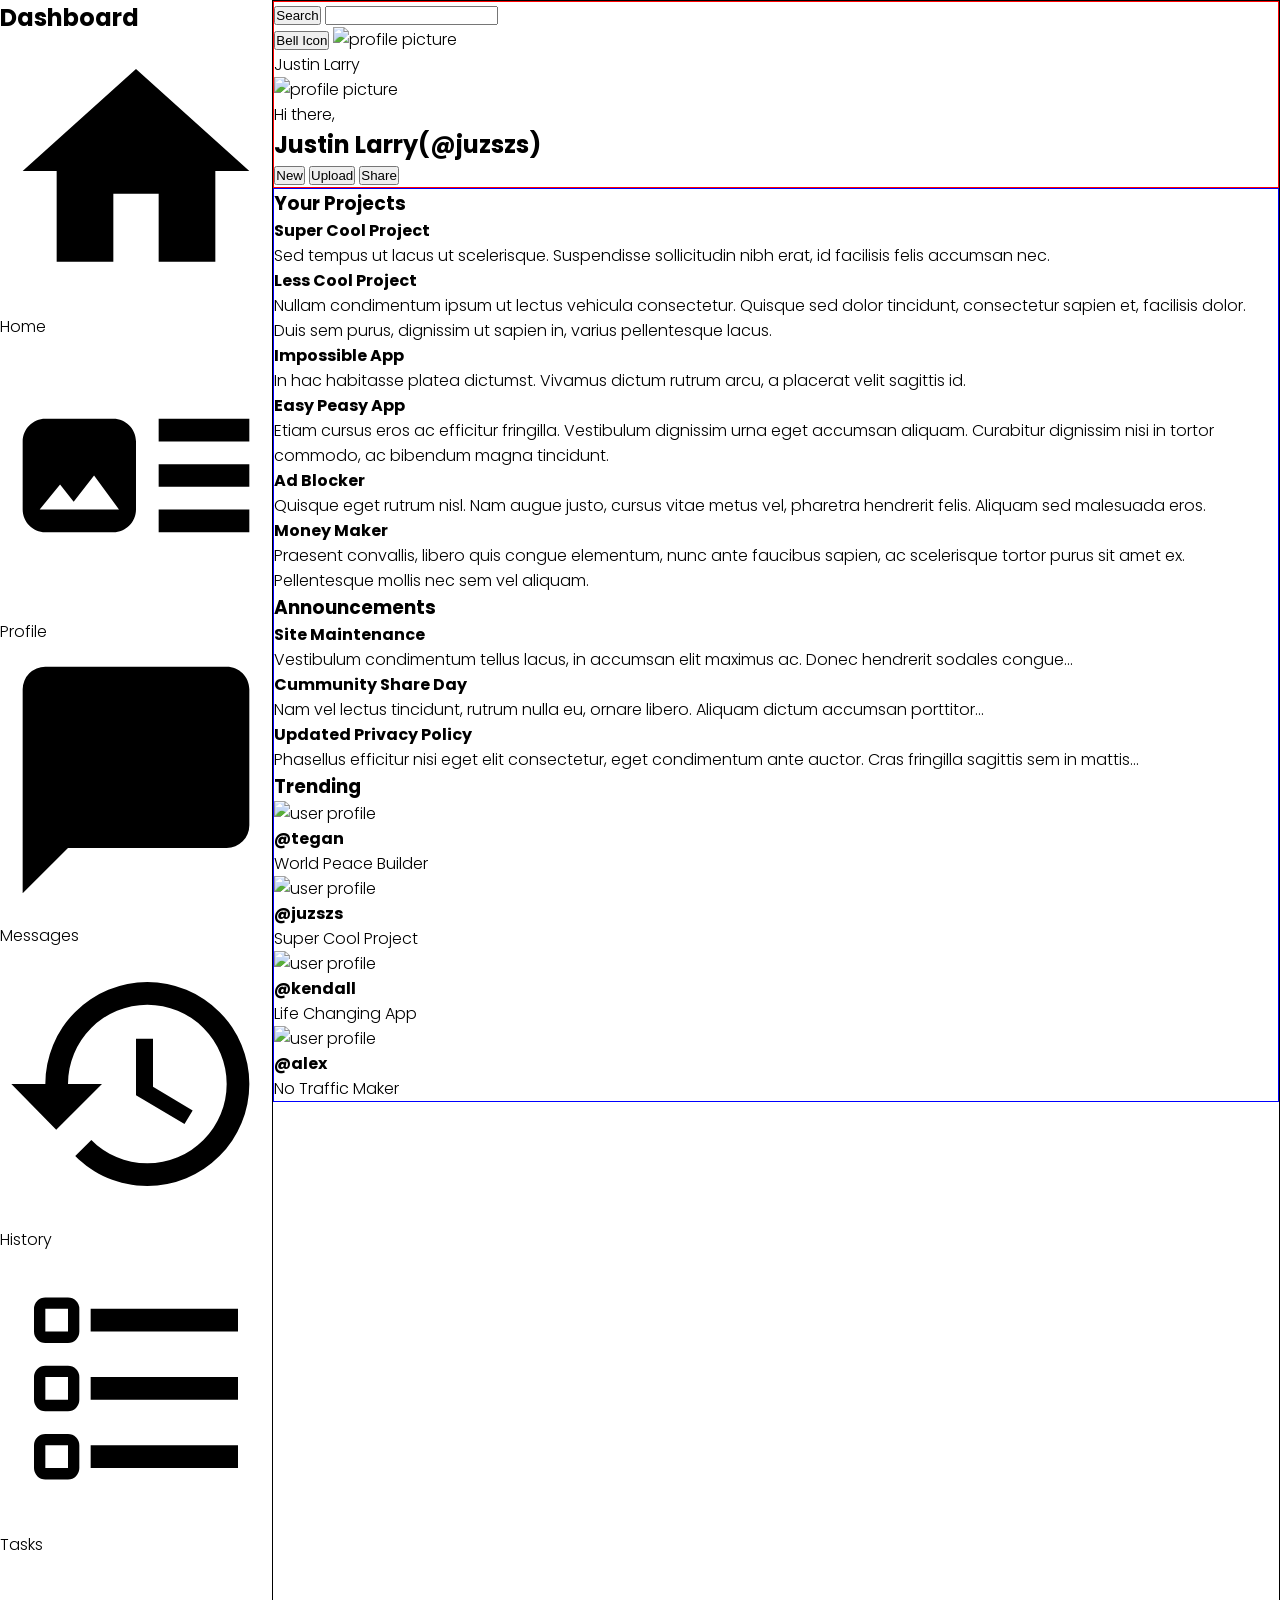
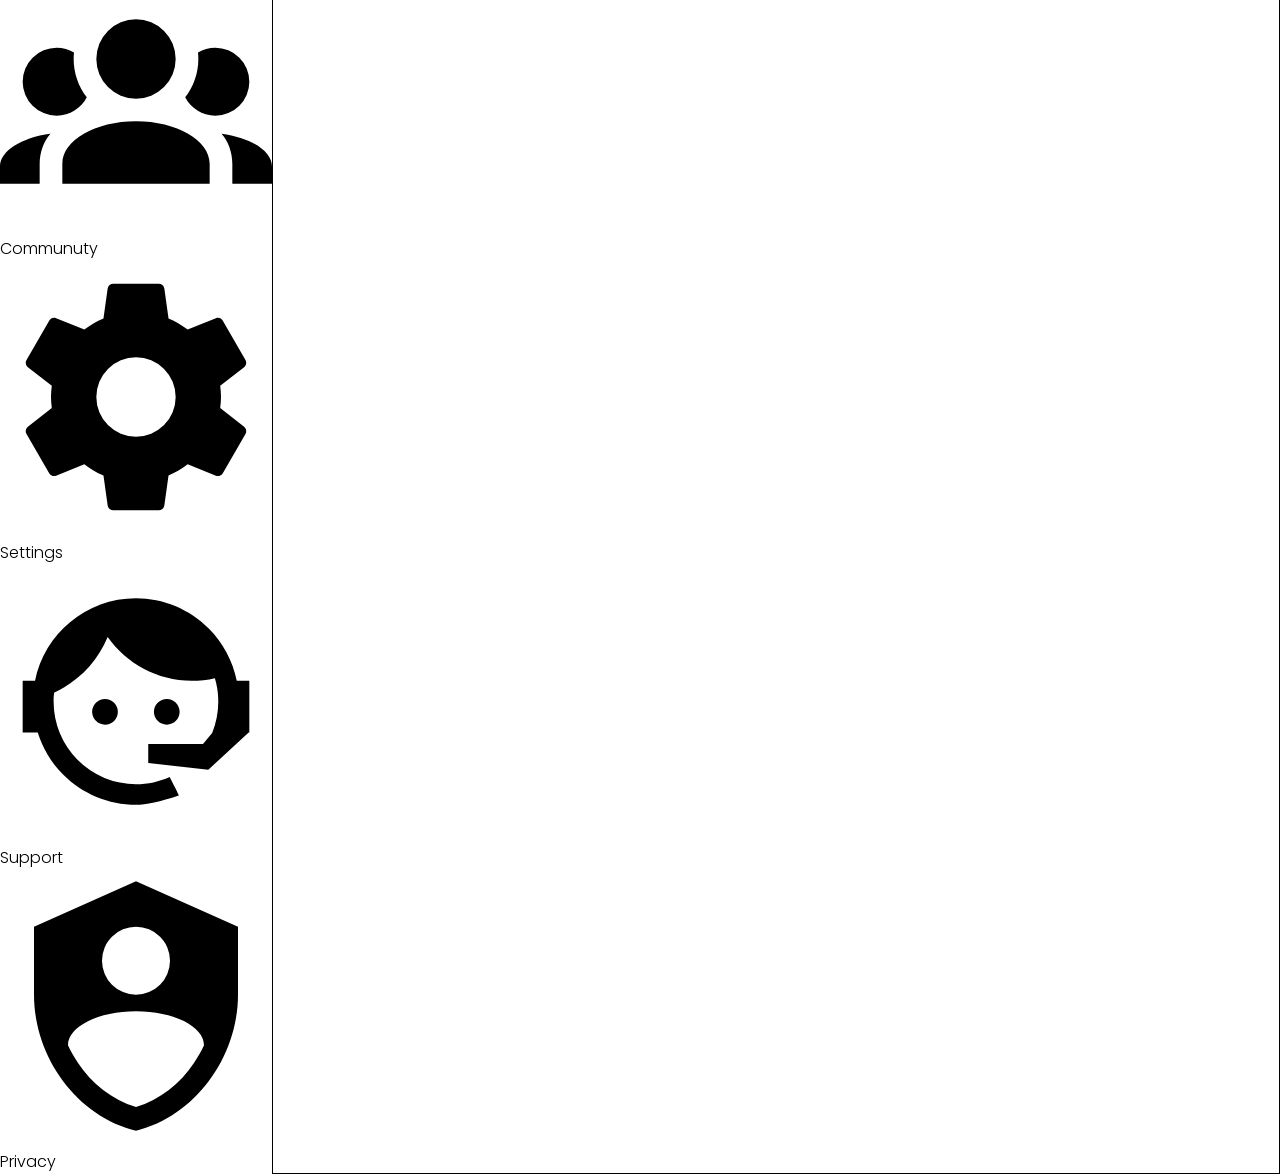
==== index.html @ e0dde901 "added Icons to dashboard and will style it now" ====
<!DOCTYPE html>
<html lang="en">
<head>
    <meta charset="UTF-8">
    <meta name="viewport" content="width=device-width, initial-scale=1.0">
    <title>Admin Dashboard</title>
    <link rel="stylesheet" href="styles.css">
</head>
<body>
    <div class="container">
        <div class="sidebar">
            <div class="logo">
                <h2>Dashboard</h2>
            </div>
            <div class="navOne">
                <div class="navs">
                    <img src="Icons/home.svg" alt="home icon" class="dashIcon">
                    <p>Home</p>
                </div>
                <div class="navs">
                    <img src="Icons/profile.svg" alt="" class="dashIcon">
                    <p>Profile</p>
                </div>
                <div class="navs">
                    <img src="Icons/message.svg" alt="" class="dashIcon">
                    <p>Messages</p>
                </div>
                <div class="navs">
                    <img src="Icons/history.svg" alt="" class="dashIcon">
                    <p>History</p>
                </div>
                <div class="navs">
                    <img src="Icons/task-list-checkbox.svg" alt="" class="dashIcon">
                    <p>Tasks</p>
                </div>
                <div class="navs">
                    <img src="Icons/communitie.svg" alt="" class="dashIcon">
                    <p>Communuty</p>
                </div>
            </div>
            <div class="navTwo">
                <div class="navs">
                    <img src="Icons/settings.svg" alt="" class="dashIcon">
                    <p>Settings</p>
                </div>
                <div class="navs">
                    <img src="Icons/support.svg" alt="" class="dashIcon">
                    <p>Support</p>
                </div>
                <div class="navs">
                    <img src="Icons/privacy.svg" alt="" class="dashIcon">
                    <p>Privacy</p>
                </div>
            </div>
        </div>
        <div class="headerMainCon">
            <div class="header">
                <div class="headerHalfOne">
                    <div class="halfOne1">
                        <button>Search</button>
                        <input type="text">
                    </div>
                    <div class="halfOne2">
                        <button>Bell Icon</button>
                        <img src="#" alt="profile picture" class="profileSmall">
                        <div class="name">
                            <p>Justin Larry</p>
                        </div>
                    </div>
                </div>
                <div class="headerHalfTwo">
                    <div class="halfTwo1">
                        <img src="#" alt="profile picture" class="profileMed">
                        <div class="greetingsAndName">
                            <p>Hi there,</p>
                            <h2>Justin Larry(@juzszs)</h2>
                        </div>
                    </div>
                    <div class="halfTwo2">
                        <button>New</button>
                        <button>Upload</button>
                        <button>Share</button>
                    </div>
                </div>
            </div>
            <div class="main">
                <div class="mainHalfOne">
                    <div class="subheading">
                        <h3>Your Projects</h3>
                    </div>
                    <div class="mainCardCon">
                        <div class="card">
                            <div class="textCon">
                                <h4>Super Cool Project</h4>
                                <p>Sed tempus ut lacus ut scelerisque. Suspendisse sollicitudin nibh erat, id facilisis felis accumsan nec.</p>
                            </div>
                            <div class="iconsCon">

                            </div>
                        </div>
                        <div class="card">
                            <div class="textCon">
                                <h4>Less Cool Project</h4>
                                <p>Nullam condimentum ipsum ut lectus vehicula consectetur. Quisque sed dolor tincidunt, consectetur sapien et, facilisis dolor. Duis sem purus, dignissim ut sapien in, varius pellentesque lacus.</p>
                            </div>
                            <div class="iconsCon">
                                
                            </div>
                        </div>
                        <div class="card">
                            <div class="textCon">
                                <h4>Impossible App</h4>
                                <p>In hac habitasse platea dictumst. Vivamus dictum rutrum arcu, a placerat velit sagittis id.</p>
                            </div>
                            <div class="iconsCon">
                                
                            </div>
                        </div>
                        <div class="card">
                            <div class="textCon">
                                <h4>Easy Peasy App</h4>
                                <p>Etiam cursus eros ac efficitur fringilla. Vestibulum dignissim urna eget accumsan aliquam. Curabitur dignissim nisi in tortor commodo, ac bibendum magna tincidunt.</p>
                            </div>
                            <div class="iconsCon">
                                
                            </div>
                        </div>
                        <div class="card">
                            <div class="textCon">
                                <h4>Ad Blocker</h4>
                                <p>Quisque eget rutrum nisl. Nam augue justo, cursus vitae metus vel, pharetra hendrerit felis. Aliquam sed malesuada eros.</p>
                            </div>
                            <div class="iconsCon">
                                
                            </div>
                        </div>
                        <div class="card">
                            <div class="textCon">
                                <h4>Money Maker</h4>
                                <p>Praesent convallis, libero quis congue elementum, nunc ante faucibus sapien, ac scelerisque tortor purus sit amet ex.
Pellentesque mollis nec sem vel aliquam.</p>
                            </div>
                            <div class="iconsCon">
                                
                            </div>
                        </div>
                    </div>
                </div>
                <div class="mainHalfTwo">
                    <div class="mainHalfTwo1">
                        <div class="subheading">
                            <h3>Announcements</h3>
                        </div>
                        <div class="announceCards">
                            <div class="card">
                                <h4>Site Maintenance</h4>
                                <p>Vestibulum condimentum tellus lacus, in accumsan elit maximus ac. Donec hendrerit sodales congue...</p>
                            </div>
                            <div class="card">
                                <h4>Cummunity Share Day</h4>
                                <p>Nam vel lectus tincidunt, rutrum nulla eu, ornare libero. Aliquam dictum accumsan porttitor...</p>
                            </div>
                            <div class="card">
                                <h4>Updated Privacy Policy</h4>
                                <p>Phasellus efficitur nisi eget elit consectetur, eget condimentum ante auctor. Cras fringilla sagittis sem in mattis...</p>
                            </div>
                        </div>
                    </div>
                    <div class="mainHalfTwo2">
                        <div class="subheading">
                            <h3>Trending</h3>
                        </div>
                        <div class="trendingCard">
                            <div class="card">
                                <img src="" alt="user profile">
                                <div class="usernameDesc">
                                    <h4>@tegan</h4>
                                    <p>World Peace Builder</p>
                                </div>
                            </div>
                            <div class="card">
                                <img src="" alt="user profile">
                                <div class="usernameDesc">
                                    <h4>@juzszs</h4>
                                    <p>Super Cool Project</p>
                                </div>
                            </div>
                            <div class="card">
                                <img src="" alt="user profile">
                                <div class="usernameDesc">
                                    <h4>@kendall</h4>
                                    <p>Life Changing App</p>
                                </div>
                            </div>
                            <div class="card">
                                <img src="" alt="user profile">
                                <div class="usernameDesc">
                                    <h4>@alex</h4>
                                    <p>No Traffic Maker</p>
                                </div>
                            </div>
                        </div>
                    </div>
                </div>
            </div>
        </div>
    </div>
</body>
</html>
---- styles.css ----
@font-face {
    font-family: 'Poppins';
    src: url('Fonts/Poppins-Bold.woff2') format('woff2'),
        url('Fonts/Poppins-Bold.woff') format('woff');
    font-weight: bold;
    font-style: normal;
    font-display: swap;
}

@font-face {
    font-family: 'Poppins';
    src: url('Fonts/Poppins-Light.woff2') format('woff2'),
        url('Fonts/Poppins-Light.woff') format('woff');
    font-weight: 300;
    font-style: normal;
    font-display: swap;
}

* {
    margin: 0;
    padding: 0;
    box-sizing: border-box;
}

body {
    font-family: 'Poppins';
}

.container {
    display: grid;
    grid-template-columns: repeat(1, 1fr) repeat(1, 3.7fr);
    grid-template-rows: repeat(1, 0.5fr) repeat(1, 2fr);
}

.sidebar {
    grid-column: 1/2;
    grid-row: 1/3;
}

.headerMainCon {
    border: 1px solid black;
    grid-column: 2/3;
    grid-row: 1/3;
}

.header {
    border: 1px solid red;
}

.main {
    border: 1px solid blue;
}
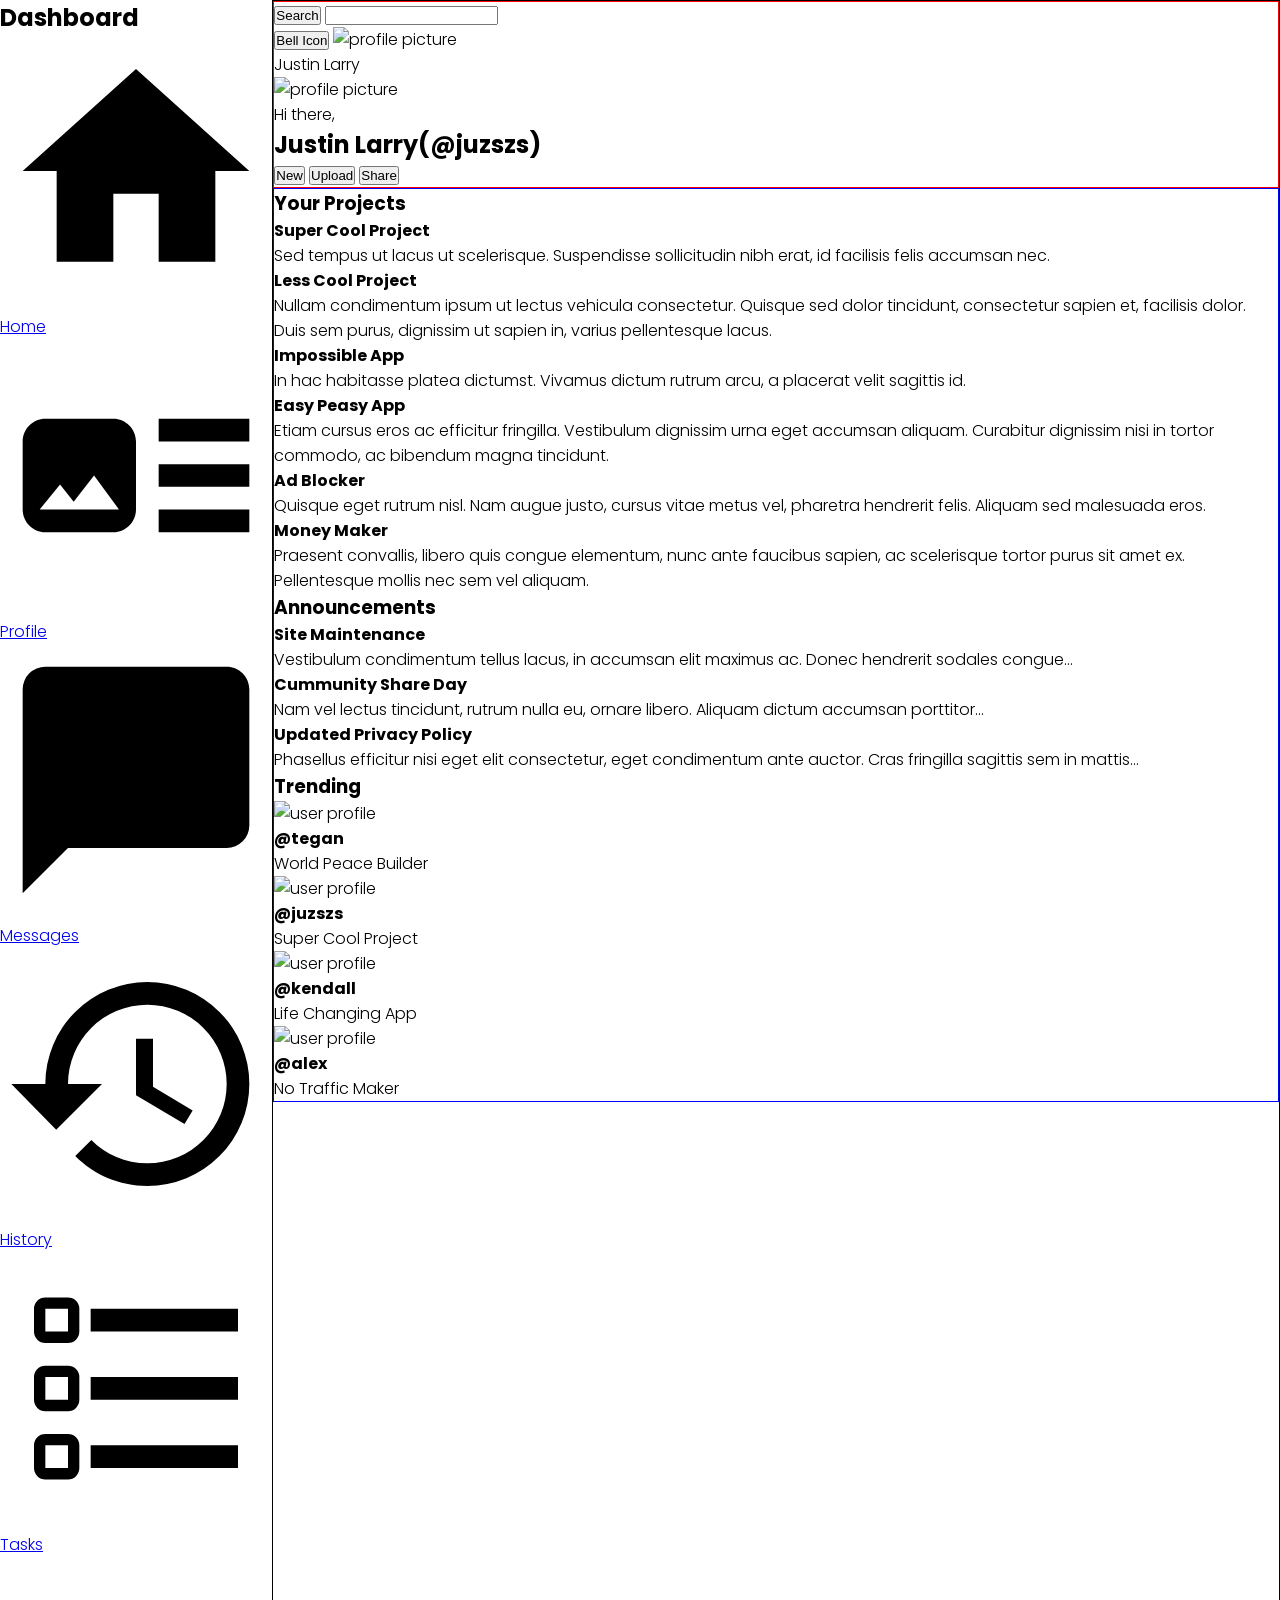
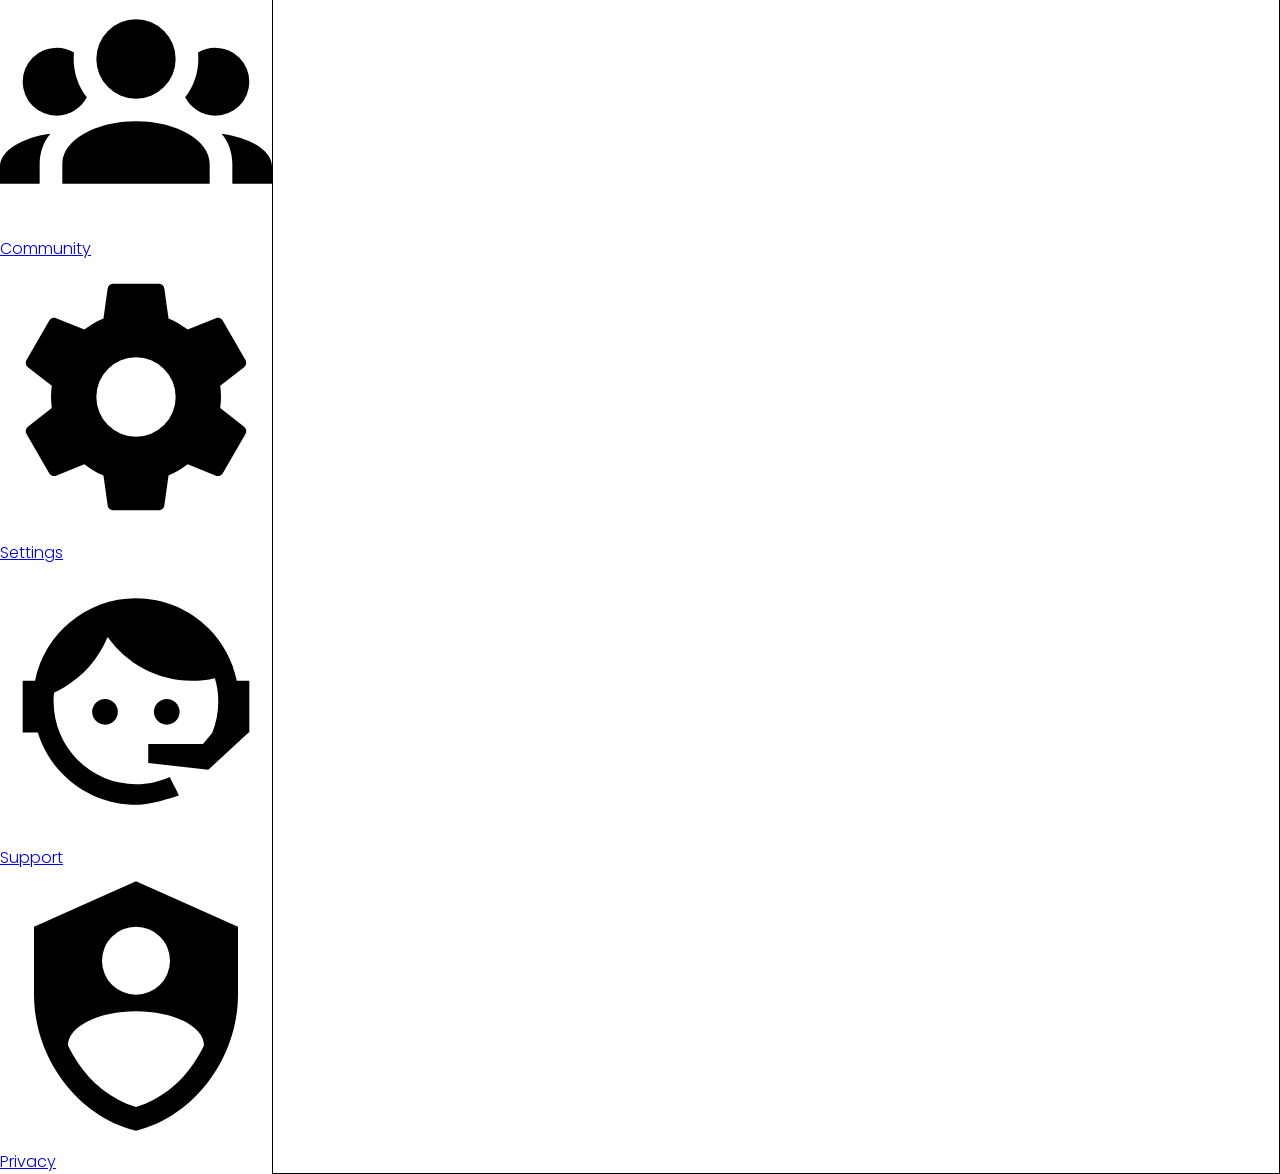
==== commit e5006825: "replaced the <p> tags in dashboard and replaces it with <a> tags" ====
--- a/index.html
+++ b/index.html
@@ -15,41 +15,41 @@
             <div class="navOne">
                 <div class="navs">
                     <img src="Icons/home.svg" alt="home icon" class="dashIcon">
-                    <p>Home</p>
+                    <a href="#">Home</a>
                 </div>
                 <div class="navs">
                     <img src="Icons/profile.svg" alt="" class="dashIcon">
-                    <p>Profile</p>
+                    <a href="#">Profile</a>
                 </div>
                 <div class="navs">
                     <img src="Icons/message.svg" alt="" class="dashIcon">
-                    <p>Messages</p>
+                    <a href="#">Messages</a>
                 </div>
                 <div class="navs">
                     <img src="Icons/history.svg" alt="" class="dashIcon">
-                    <p>History</p>
+                    <a href="#">History</a>
                 </div>
                 <div class="navs">
                     <img src="Icons/task-list-checkbox.svg" alt="" class="dashIcon">
-                    <p>Tasks</p>
+                    <a href="#">Tasks</a>
                 </div>
                 <div class="navs">
                     <img src="Icons/communitie.svg" alt="" class="dashIcon">
-                    <p>Communuty</p>
+                    <a href="#">Community</a>
                 </div>
             </div>
             <div class="navTwo">
                 <div class="navs">
                     <img src="Icons/settings.svg" alt="" class="dashIcon">
-                    <p>Settings</p>
+                    <a href="#">Settings</a>
                 </div>
                 <div class="navs">
                     <img src="Icons/support.svg" alt="" class="dashIcon">
-                    <p>Support</p>
+                    <a href="#">Support</a>
                 </div>
                 <div class="navs">
                     <img src="Icons/privacy.svg" alt="" class="dashIcon">
-                    <p>Privacy</p>
+                    <a href="#">Privacy</a>
                 </div>
             </div>
         </div>
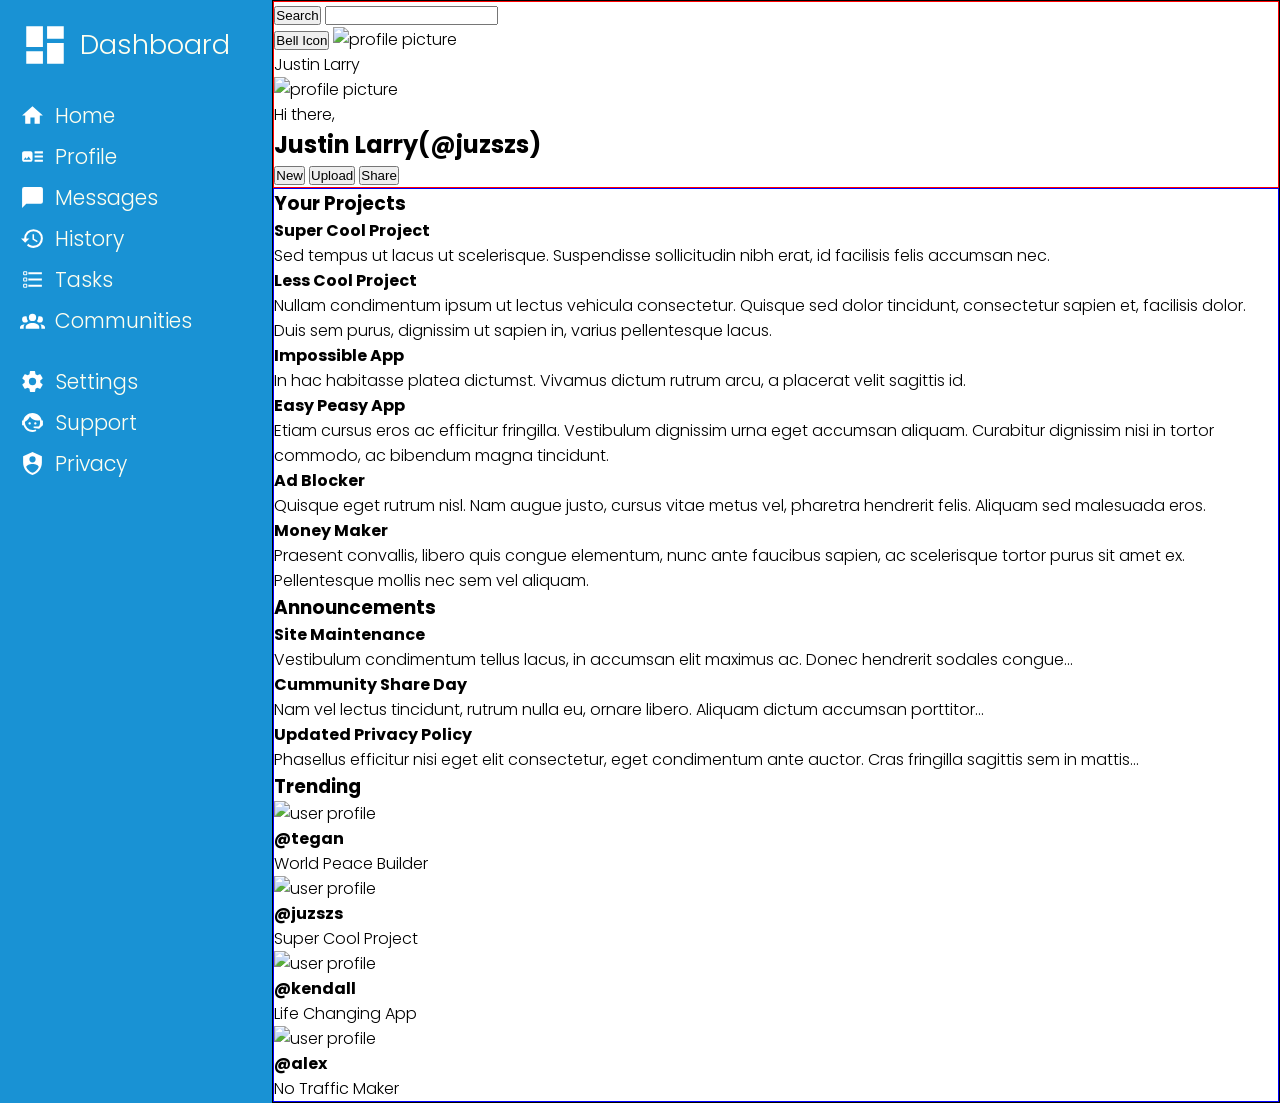
==== commit ba49f2d3: "finished styling the sidebar and will style the header now" ====
--- a/index.html
+++ b/index.html
@@ -9,10 +9,11 @@
 <body>
     <div class="container">
         <div class="sidebar">
-            <div class="logo">
-                <h2>Dashboard</h2>
-            </div>
-            <div class="navOne">
+            <div class="navCon" id="logo">
+                <img src="Icons/view-dashboard.svg" alt="home icon" class="dashIcon" id="dashLogo">
+                <a href="#" id="dashTxt">Dashboard</a>
+            </div>
+            <div class="navCon">
                 <div class="navs">
                     <img src="Icons/home.svg" alt="home icon" class="dashIcon">
                     <a href="#">Home</a>
@@ -35,10 +36,10 @@
                 </div>
                 <div class="navs">
                     <img src="Icons/communitie.svg" alt="" class="dashIcon">
-                    <a href="#">Community</a>
-                </div>
-            </div>
-            <div class="navTwo">
+                    <a href="#">Communities</a>
+                </div>
+            </div>
+            <div class="navCon">
                 <div class="navs">
                     <img src="Icons/settings.svg" alt="" class="dashIcon">
                     <a href="#">Settings</a>
--- a/styles.css
+++ b/styles.css
@@ -29,12 +29,59 @@
 .container {
     display: grid;
     grid-template-columns: repeat(1, 1fr) repeat(1, 3.7fr);
-    grid-template-rows: repeat(1, 0.5fr) repeat(1, 2fr);
+    grid-template-rows: repeat(1, 1fr);
+    min-height: 100vh;
 }
 
 .sidebar {
     grid-column: 1/2;
     grid-row: 1/3;
+    background-color: #1992d4;
+    padding: 20px;
+    font-size: clamp(1rem, 4vw, 1.3rem);
+    display: flex;
+    flex-direction: column;
+    gap: 30px;
+}
+
+#dashTxt {
+    font-size: clamp(1rem, 4vw, 1.7rem)
+}
+
+.sidebar a {
+    color: ivory;
+    font-weight: 500;
+    text-decoration: none;
+}
+
+.dashIcon {
+    height: 25px;
+    width: auto;
+    filter: brightness(0) invert(1);
+}
+
+#dashLogo {
+    height: 50px;
+    width: auto;
+}
+
+.navCon {
+    display: flex;
+    flex-direction: column;
+    align-items: flex-start;
+    gap: 10px;
+}
+
+#logo {
+    display: flex;
+    flex-direction: row;
+    align-items: center;
+}
+
+.navs {
+    display: flex;
+    align-items: center;
+    gap: 10px;
 }
 
 .headerMainCon {
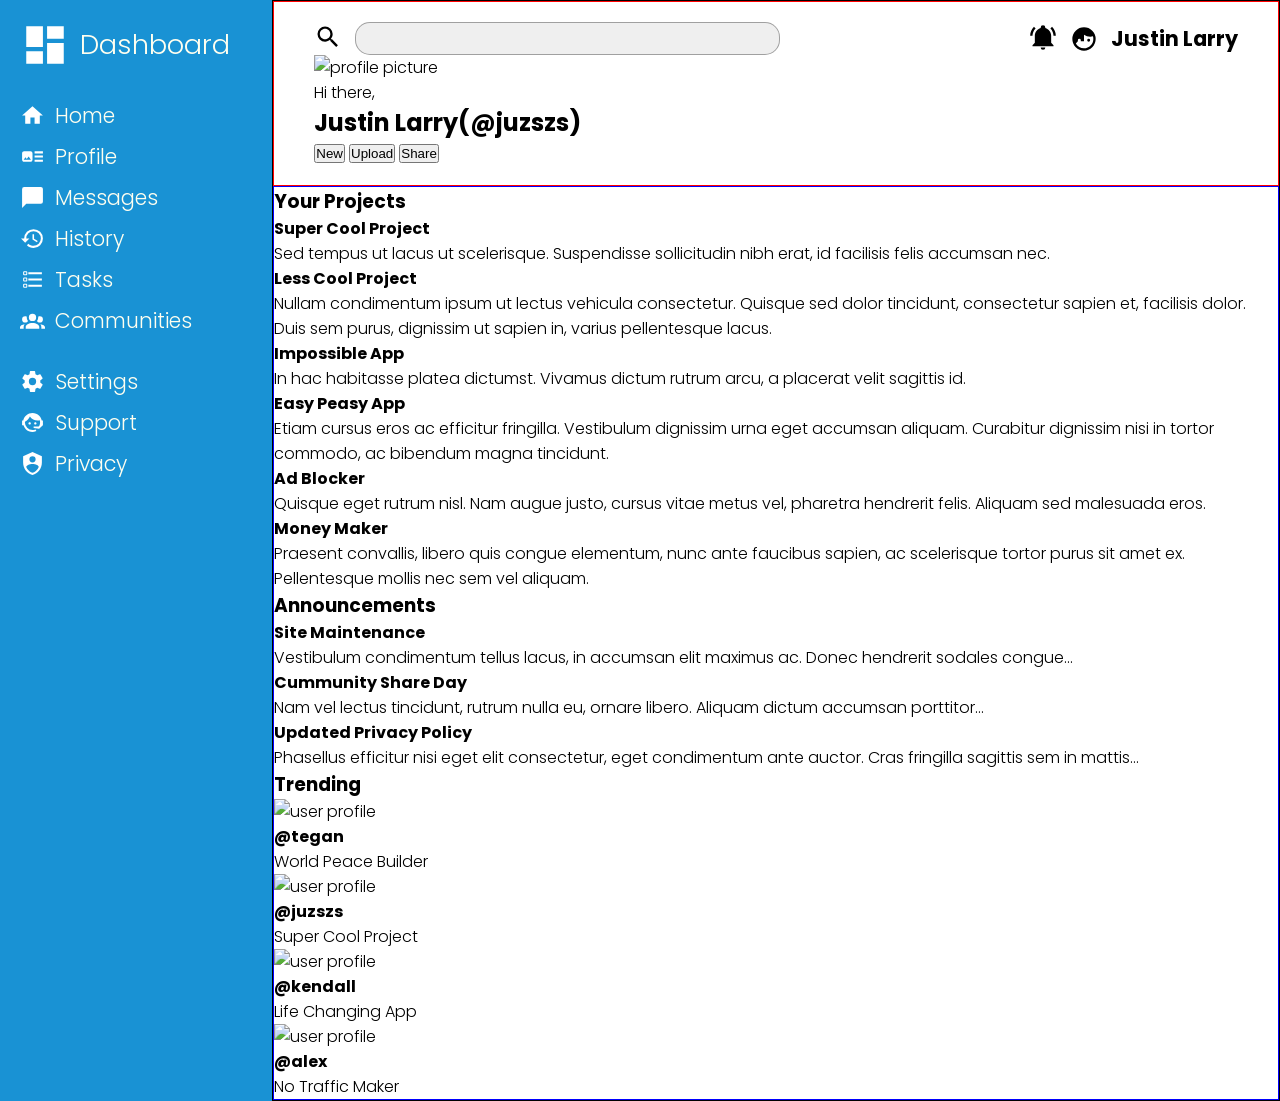
==== commit c4f31df3: "finished the first part of header" ====
--- a/index.html
+++ b/index.html
@@ -58,14 +58,18 @@
             <div class="header">
                 <div class="headerHalfOne">
                     <div class="halfOne1">
-                        <button>Search</button>
-                        <input type="text">
+                        <button class="srchBtn">
+                            <img src="Icons/search.svg" alt="icon" height="28px" width="auto">
+                        </button>
+                        <input type="text" class="searchBar">
                     </div>
                     <div class="halfOne2">
-                        <button>Bell Icon</button>
-                        <img src="#" alt="profile picture" class="profileSmall">
+                        <button>
+                            <img src="Icons/bell-ring.svg" alt="icon" height="28px" width="auto">
+                        </button>
+                        <img src="Icons/profilePicBoy.svg" alt="profile picture" class="profileSmall " height="28px" width="auto">
                         <div class="name">
-                            <p>Justin Larry</p>
+                            <p class="profileName">Justin Larry</p>
                         </div>
                     </div>
                 </div>
--- a/styles.css
+++ b/styles.css
@@ -45,7 +45,7 @@
 }
 
 #dashTxt {
-    font-size: clamp(1rem, 4vw, 1.7rem)
+    font-size: clamp(1rem, 4vw, 1.7rem);
 }
 
 .sidebar a {
@@ -92,6 +92,46 @@
 
 .header {
     border: 1px solid red;
+    display: flex;
+    flex-direction: column;
+    padding: 20px 40px;
+}
+
+.headerHalfOne {
+    display: flex;
+    justify-content: space-between;
+    align-items: center;
+}
+
+.headerHalfOne button {
+    background: none;
+    border: none;
+}
+
+.halfOne1,
+.halfOne2 {
+    display: flex;
+    align-items: center;
+    justify-content: space-between;
+    gap: 13px;
+}
+
+.searchBar {
+    width: 425px;
+    height: 33px;
+    padding: 5px 10px;
+    font-family: inherit;
+    font-weight: 600;
+    font-size: 13px;
+    letter-spacing: 1px;
+    border: 1px solid rgba(0, 0, 0, 0.331);
+    background-color: rgba(211, 211, 211, 0.361);
+    border-radius: 15px;
+}
+
+.profileName {
+    font-size: clamp(1rem, 4vw, 1.3rem);
+    font-weight: 600;
 }
 
 .main {
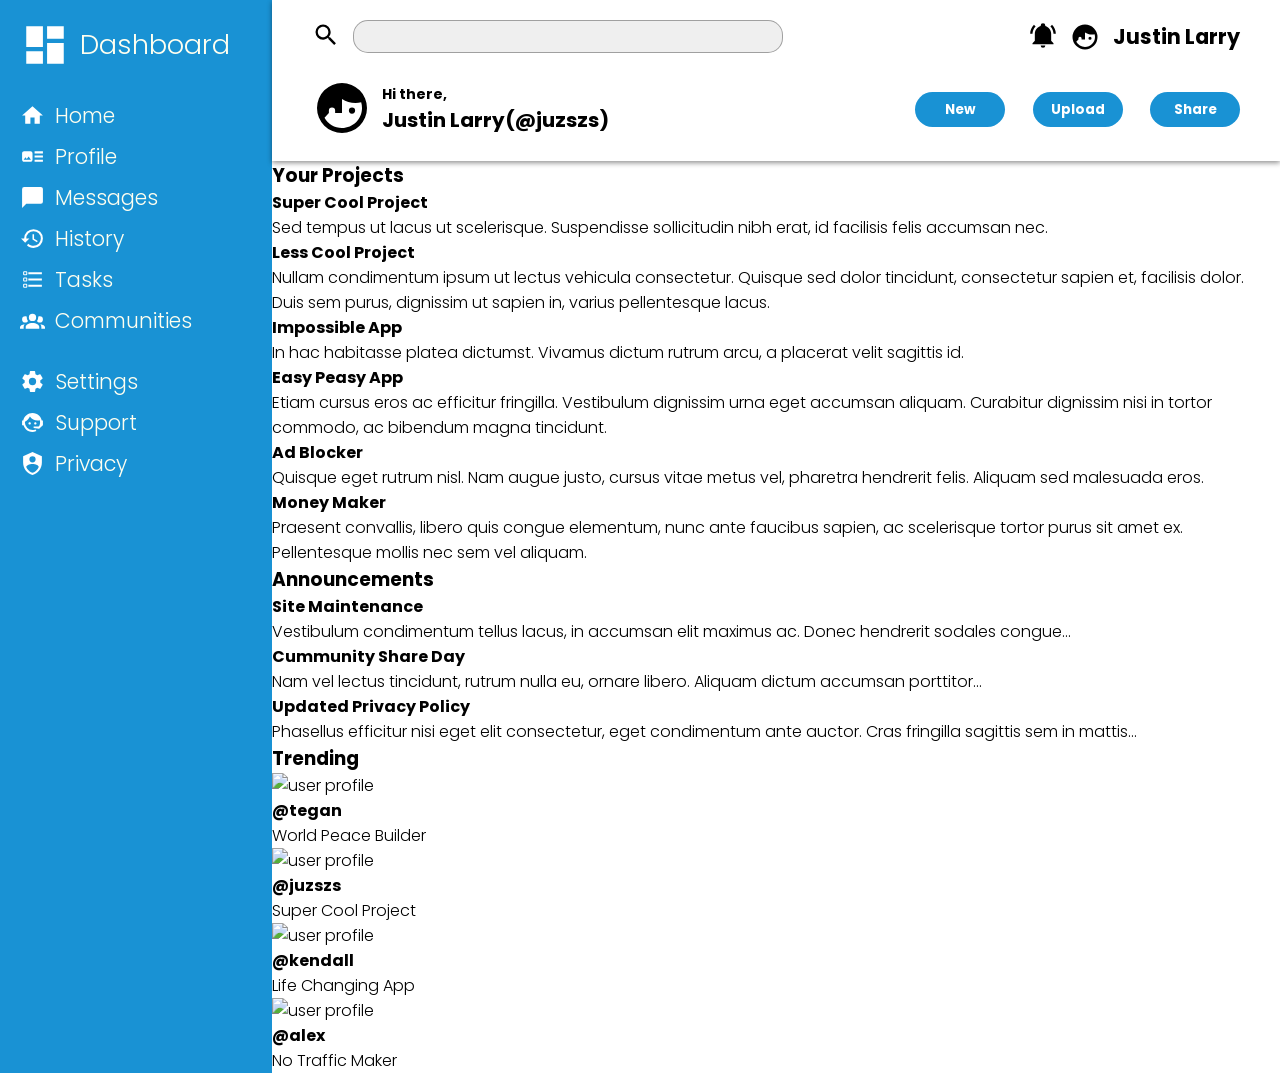
==== commit 7ba9a4b8: "finished styling the header" ====
--- a/index.html
+++ b/index.html
@@ -67,7 +67,7 @@
                         <button>
                             <img src="Icons/bell-ring.svg" alt="icon" height="28px" width="auto">
                         </button>
-                        <img src="Icons/profilePicBoy.svg" alt="profile picture" class="profileSmall " height="28px" width="auto">
+                        <img src="Icons/profilePicBoy.svg" alt="profile picture" class="profileSmall " height="30px" width="auto">
                         <div class="name">
                             <p class="profileName">Justin Larry</p>
                         </div>
@@ -75,7 +75,9 @@
                 </div>
                 <div class="headerHalfTwo">
                     <div class="halfTwo1">
-                        <img src="#" alt="profile picture" class="profileMed">
+                        <button>
+                            <img src="Icons/profilePicBoy.svg" alt="profile picture" class="profileMed" height="60px" width="auto">
+                        </button>
                         <div class="greetingsAndName">
                             <p>Hi there,</p>
                             <h2>Justin Larry(@juzszs)</h2>
--- a/styles.css
+++ b/styles.css
@@ -85,16 +85,16 @@
 }
 
 .headerMainCon {
-    border: 1px solid black;
     grid-column: 2/3;
     grid-row: 1/3;
 }
 
 .header {
-    border: 1px solid red;
     display: flex;
     flex-direction: column;
+    gap: 25px;
     padding: 20px 40px;
+    box-shadow: 0 2px 5px rgba(0, 0, 0, 0.427);
 }
 
 .headerHalfOne {
@@ -103,7 +103,9 @@
     align-items: center;
 }
 
-.headerHalfOne button {
+.headerHalfOne,
+.headerHalfTwo,
+button {
     background: none;
     border: none;
 }
@@ -117,7 +119,7 @@
 }
 
 .searchBar {
-    width: 425px;
+    width: 430px;
     height: 33px;
     padding: 5px 10px;
     font-family: inherit;
@@ -134,6 +136,45 @@
     font-weight: 600;
 }
 
+.headerHalfTwo {
+    display: flex;
+    justify-content: space-between;
+    align-items: center;
+}
+
+.halfTwo1,
+.halfTwo2
+ {
+    display: flex;
+    justify-content: space-between;
+    align-items: center;
+    gap: 10px;
+}
+
+.greetingsAndName h2 {
+    font-size: 20px;
+}
+
+.greetingsAndName p {
+    font-size: 14px;
+    font-weight: 600;
+}
+
+.halfTwo2 {
+    width: 325px;
+}
+
+.halfTwo2 button {
+    background-color: #1992d4;
+    width: 90px;
+    color: white;
+    font-family: inherit;
+    font-weight: 600;
+    height: 35px;
+    border: none;
+    border-radius: 20px;
+}
+
 .main {
-    border: 1px solid blue;
+
 }
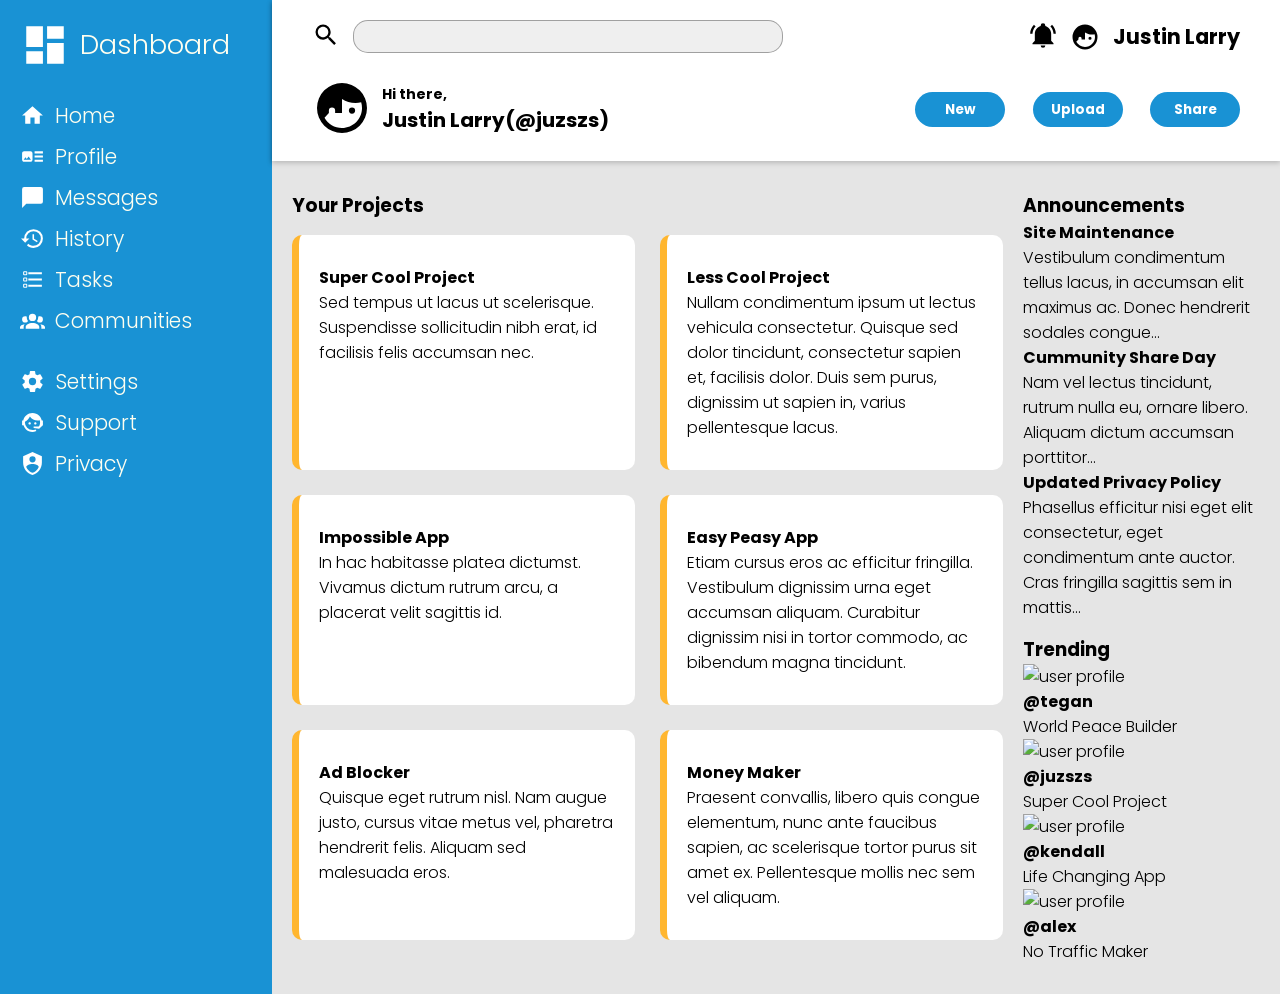
==== commit e3d2d43c: "already adde some styles on the cards and will continue it again tommorow" ====
--- a/index.html
+++ b/index.html
@@ -144,8 +144,7 @@
                         <div class="card">
                             <div class="textCon">
                                 <h4>Money Maker</h4>
-                                <p>Praesent convallis, libero quis congue elementum, nunc ante faucibus sapien, ac scelerisque tortor purus sit amet ex.
-Pellentesque mollis nec sem vel aliquam.</p>
+                                <p>Praesent convallis, libero quis congue elementum, nunc ante faucibus sapien, ac scelerisque tortor purus sit amet ex. Pellentesque mollis nec sem vel aliquam.</p>
                             </div>
                             <div class="iconsCon">
                                 
--- a/styles.css
+++ b/styles.css
@@ -131,6 +131,11 @@
     border-radius: 15px;
 }
 
+.searchBar:focus {
+    outline: 3px solid #1992d4;
+    border: no;
+}
+
 .profileName {
     font-size: clamp(1rem, 4vw, 1.3rem);
     font-weight: 600;
@@ -176,5 +181,29 @@
 }
 
 .main {
-
+    display: grid;
+    grid-template-columns: repeat(1, 3fr) repeat(1, 1fr);
+    gap: 20px;
+    padding: 30px 20px;
+    background-color: rgba(211, 211, 211, 0.59);
+}
+
+.mainHalfOne,
+.mainHalfTwo {
+    display: flex;
+    flex-direction: column;
+    gap: 15px;
+}
+
+.mainCardCon {
+    display: grid;
+    grid-template-columns: repeat(2, 1fr);
+    gap: 25px;
+}
+
+.mainCardCon .card {
+    border-left: 7px solid rgba(255, 166, 0, 0.816);
+    background-color: white;
+    padding: 30px 20px;
+    border-radius: 10px;
 }
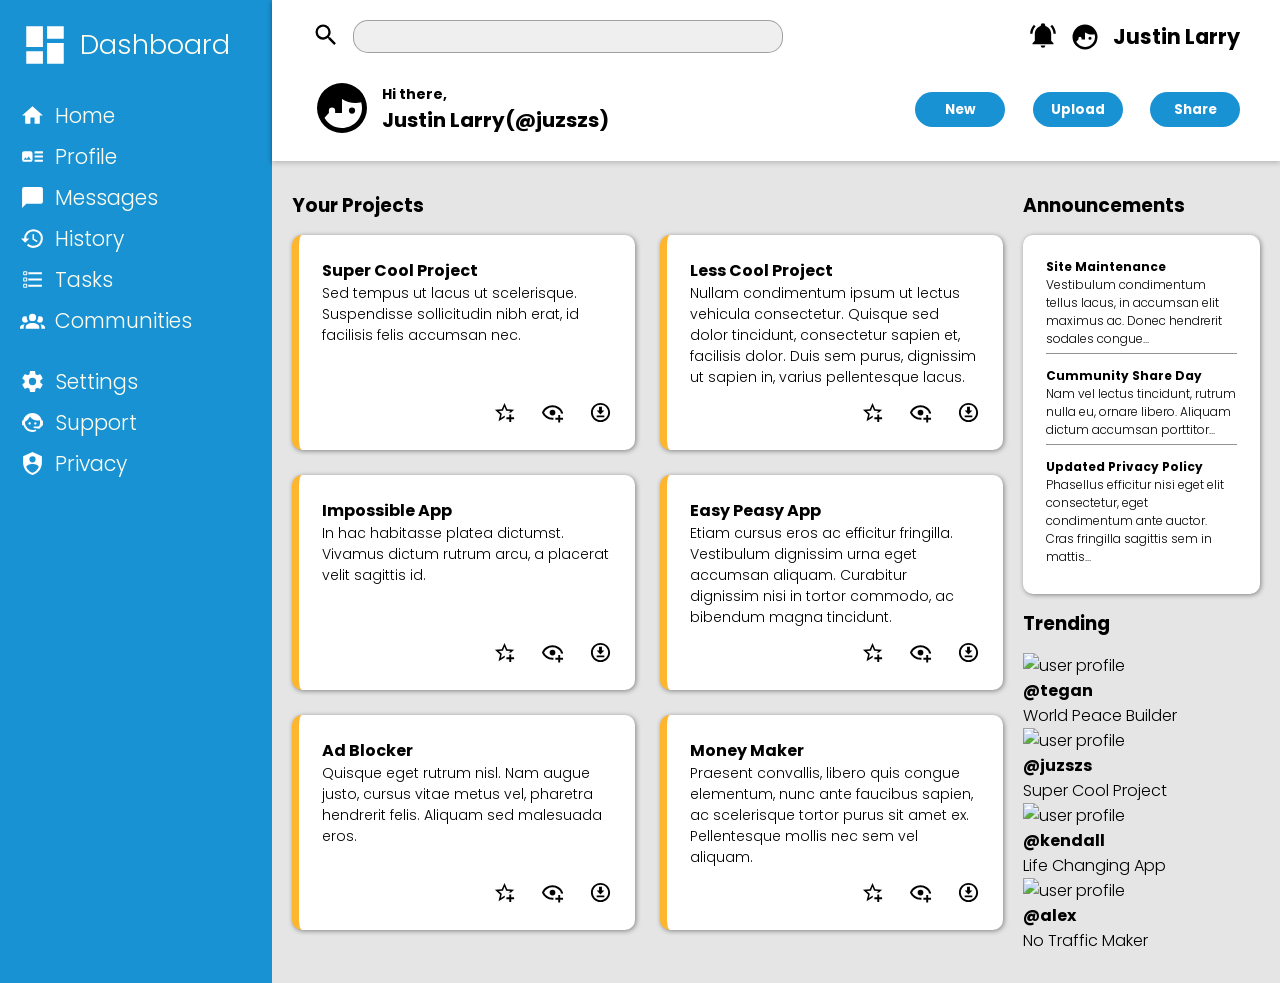
==== commit de1d018b: "already finished the mainHalfTwo" ====
--- a/index.html
+++ b/index.html
@@ -102,7 +102,15 @@
                                 <p>Sed tempus ut lacus ut scelerisque. Suspendisse sollicitudin nibh erat, id facilisis felis accumsan nec.</p>
                             </div>
                             <div class="iconsCon">
-
+                                <button>
+                                    <img src="Icons/star-plus-outline.svg" alt="icon save" height="23px" width="auto" class="cardIcon">
+                                </button>
+                                <button>
+                                    <img src="Icons/eye-plus-outline.svg" alt="icon view" height="23px" width="auto" class="cardIcon">
+                                </button>
+                                <button>
+                                    <img src="Icons/download-circle-outline.svg" alt="icon download" height="23px" width="auto" class="cardIcon">
+                                </button>
                             </div>
                         </div>
                         <div class="card">
@@ -111,7 +119,15 @@
                                 <p>Nullam condimentum ipsum ut lectus vehicula consectetur. Quisque sed dolor tincidunt, consectetur sapien et, facilisis dolor. Duis sem purus, dignissim ut sapien in, varius pellentesque lacus.</p>
                             </div>
                             <div class="iconsCon">
-                                
+                                <button>
+                                    <img src="Icons/star-plus-outline.svg" alt="icon save" height="23px" width="auto" class="cardIcon">
+                                </button>
+                                <button>
+                                    <img src="Icons/eye-plus-outline.svg" alt="icon view" height="23px" width="auto" class="cardIcon">
+                                </button>
+                                <button>
+                                    <img src="Icons/download-circle-outline.svg" alt="icon download" height="23px" width="auto" class="cardIcon">
+                                </button>
                             </div>
                         </div>
                         <div class="card">
@@ -120,7 +136,15 @@
                                 <p>In hac habitasse platea dictumst. Vivamus dictum rutrum arcu, a placerat velit sagittis id.</p>
                             </div>
                             <div class="iconsCon">
-                                
+                                <button>
+                                    <img src="Icons/star-plus-outline.svg" alt="icon save" height="23px" width="auto" class="cardIcon">
+                                </button>
+                                <button>
+                                    <img src="Icons/eye-plus-outline.svg" alt="icon view" height="23px" width="auto" class="cardIcon">
+                                </button>
+                                <button>
+                                    <img src="Icons/download-circle-outline.svg" alt="icon download" height="23px" width="auto" class="cardIcon">
+                                </button>
                             </div>
                         </div>
                         <div class="card">
@@ -129,7 +153,15 @@
                                 <p>Etiam cursus eros ac efficitur fringilla. Vestibulum dignissim urna eget accumsan aliquam. Curabitur dignissim nisi in tortor commodo, ac bibendum magna tincidunt.</p>
                             </div>
                             <div class="iconsCon">
-                                
+                                <button>
+                                    <img src="Icons/star-plus-outline.svg" alt="icon save" height="23px" width="auto" class="cardIcon">
+                                </button>
+                                <button>
+                                    <img src="Icons/eye-plus-outline.svg" alt="icon view" height="23px" width="auto" class="cardIcon">
+                                </button>
+                                <button>
+                                    <img src="Icons/download-circle-outline.svg" alt="icon download" height="23px" width="auto" class="cardIcon">
+                                </button>
                             </div>
                         </div>
                         <div class="card">
@@ -138,7 +170,15 @@
                                 <p>Quisque eget rutrum nisl. Nam augue justo, cursus vitae metus vel, pharetra hendrerit felis. Aliquam sed malesuada eros.</p>
                             </div>
                             <div class="iconsCon">
-                                
+                                <button>
+                                    <img src="Icons/star-plus-outline.svg" alt="icon save" height="23px" width="auto" class="cardIcon">
+                                </button>
+                                <button>
+                                    <img src="Icons/eye-plus-outline.svg" alt="icon view" height="23px" width="auto" class="cardIcon">
+                                </button>
+                                <button>
+                                    <img src="Icons/download-circle-outline.svg" alt="icon download" height="23px" width="auto" class="cardIcon">
+                                </button>
                             </div>
                         </div>
                         <div class="card">
@@ -147,7 +187,15 @@
                                 <p>Praesent convallis, libero quis congue elementum, nunc ante faucibus sapien, ac scelerisque tortor purus sit amet ex. Pellentesque mollis nec sem vel aliquam.</p>
                             </div>
                             <div class="iconsCon">
-                                
+                                <button>
+                                    <img src="Icons/star-plus-outline.svg" alt="icon save" height="23px" width="auto" class="cardIcon">
+                                </button>
+                                <button>
+                                    <img src="Icons/eye-plus-outline.svg" alt="icon view" height="23px" width="auto" class="cardIcon">
+                                </button>
+                                <button>
+                                    <img src="Icons/download-circle-outline.svg" alt="icon download" height="23px" width="auto" class="cardIcon">
+                                </button>
                             </div>
                         </div>
                     </div>
@@ -166,7 +214,7 @@
                                 <h4>Cummunity Share Day</h4>
                                 <p>Nam vel lectus tincidunt, rutrum nulla eu, ornare libero. Aliquam dictum accumsan porttitor...</p>
                             </div>
-                            <div class="card">
+                            <div class="card" id="lastCard">
                                 <h4>Updated Privacy Policy</h4>
                                 <p>Phasellus efficitur nisi eget elit consectetur, eget condimentum ante auctor. Cras fringilla sagittis sem in mattis...</p>
                             </div>
--- a/styles.css
+++ b/styles.css
@@ -189,7 +189,9 @@
 }
 
 .mainHalfOne,
-.mainHalfTwo {
+.mainHalfTwo,
+.mainHalfTwo1,
+.mainHalfTwo2 {
     display: flex;
     flex-direction: column;
     gap: 15px;
@@ -201,9 +203,40 @@
     gap: 25px;
 }
 
-.mainCardCon .card {
+.mainCardCon .card,
+.announceCards {
     border-left: 7px solid rgba(255, 166, 0, 0.816);
     background-color: white;
-    padding: 30px 20px;
+    padding: 23px;
     border-radius: 10px;
+    display: flex;
+    flex-direction: column;
+    justify-content: space-between;
+    gap: 13px;
+    box-shadow: 1px 1px 5px rgba(0, 0, 0, 0.427);
+}
+
+.textCon p {
+    font-size: 14px;
+}
+
+.iconsCon {
+    display: flex;
+    justify-content: flex-end;
+    align-items: center;
+    gap: 25px;
+}
+
+.announceCards {
+    border-left: none;
+    font-size: 12px;
+}
+
+.announceCards .card {
+    padding-bottom: 5px;
+    border-bottom: 1px solid rgba(0, 0, 0, 0.427);
+}
+
+#lastCard {
+    border-bottom: none;
 }
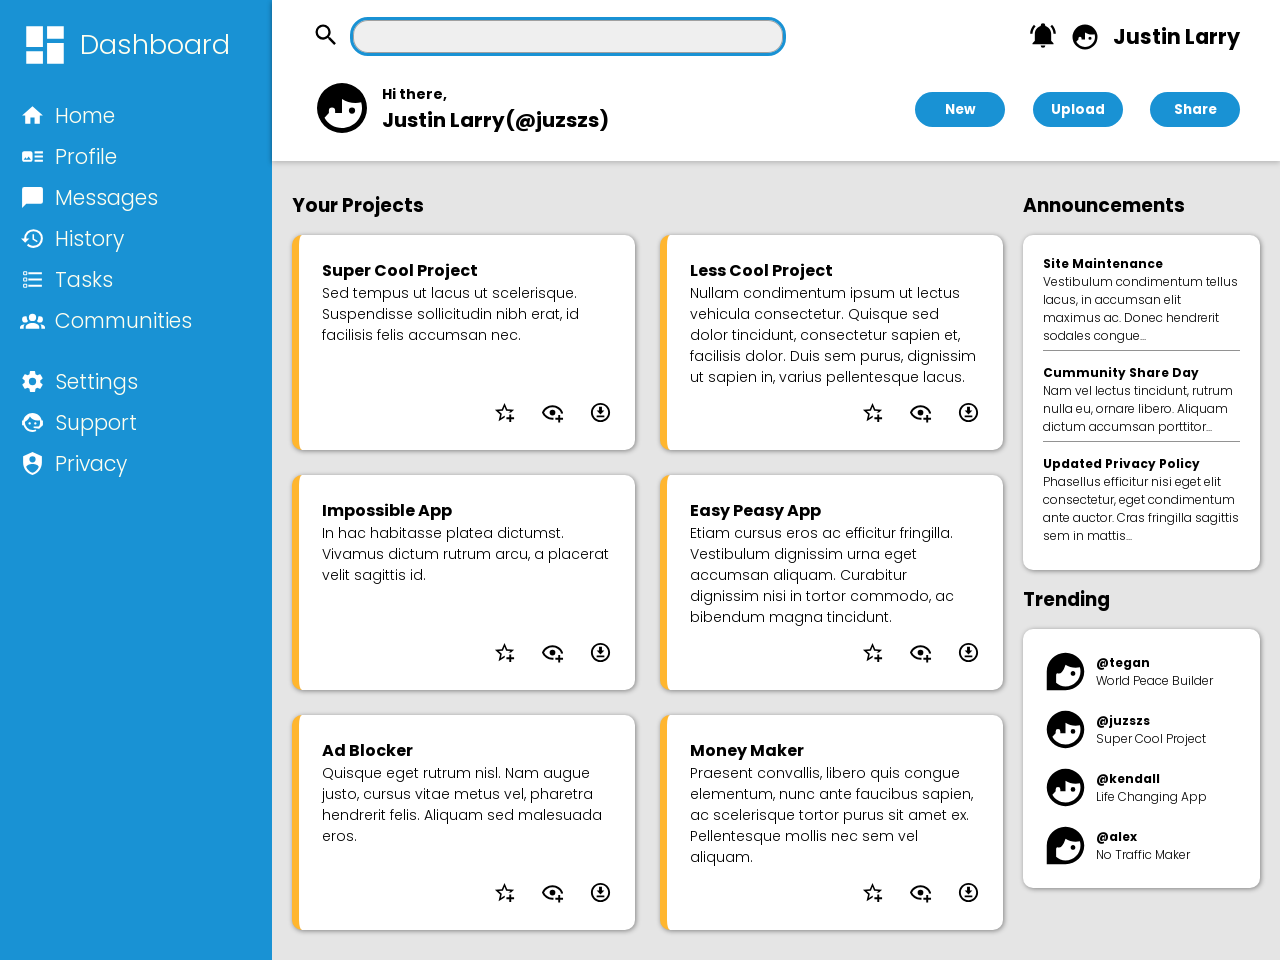
==== commit a09ae513: "already finished the intire dashboard" ====
--- a/index.html
+++ b/index.html
@@ -226,28 +226,28 @@
                         </div>
                         <div class="trendingCard">
                             <div class="card">
-                                <img src="" alt="user profile">
+                                <img src="Icons/profilePicGirl.svg" alt="user profile" height="45px" width="auto">
                                 <div class="usernameDesc">
                                     <h4>@tegan</h4>
                                     <p>World Peace Builder</p>
                                 </div>
                             </div>
                             <div class="card">
-                                <img src="" alt="user profile">
+                                <img src="Icons/profilePicBoy.svg" alt="user profile" height="45px" width="auto">
                                 <div class="usernameDesc">
                                     <h4>@juzszs</h4>
                                     <p>Super Cool Project</p>
                                 </div>
                             </div>
                             <div class="card">
-                                <img src="" alt="user profile">
+                                <img src="Icons/profilePicBoy.svg" alt="user profile" height="45px" width="auto">
                                 <div class="usernameDesc">
                                     <h4>@kendall</h4>
                                     <p>Life Changing App</p>
                                 </div>
                             </div>
                             <div class="card">
-                                <img src="" alt="user profile">
+                                <img src="Icons/profilePicGirl.svg" alt="user profile" height="45px" width="auto">
                                 <div class="usernameDesc">
                                     <h4>@alex</h4>
                                     <p>No Traffic Maker</p>
--- a/styles.css
+++ b/styles.css
@@ -131,7 +131,8 @@
     border-radius: 15px;
 }
 
-.searchBar:focus {
+.searchBar,
+button:focus {
     outline: 3px solid #1992d4;
     border: no;
 }
@@ -204,7 +205,8 @@
 }
 
 .mainCardCon .card,
-.announceCards {
+.announceCards,
+.trendingCard {
     border-left: 7px solid rgba(255, 166, 0, 0.816);
     background-color: white;
     padding: 23px;
@@ -227,9 +229,11 @@
     gap: 25px;
 }
 
-.announceCards {
+.announceCards,
+.trendingCard {
     border-left: none;
     font-size: 12px;
+    padding: 20px;
 }
 
 .announceCards .card {
@@ -239,4 +243,11 @@
 
 #lastCard {
     border-bottom: none;
+}
+
+.trendingCard .card {
+    display: flex;
+    justify-content: flex-start;
+    align-items: center;
+    gap: 8px;
 }
